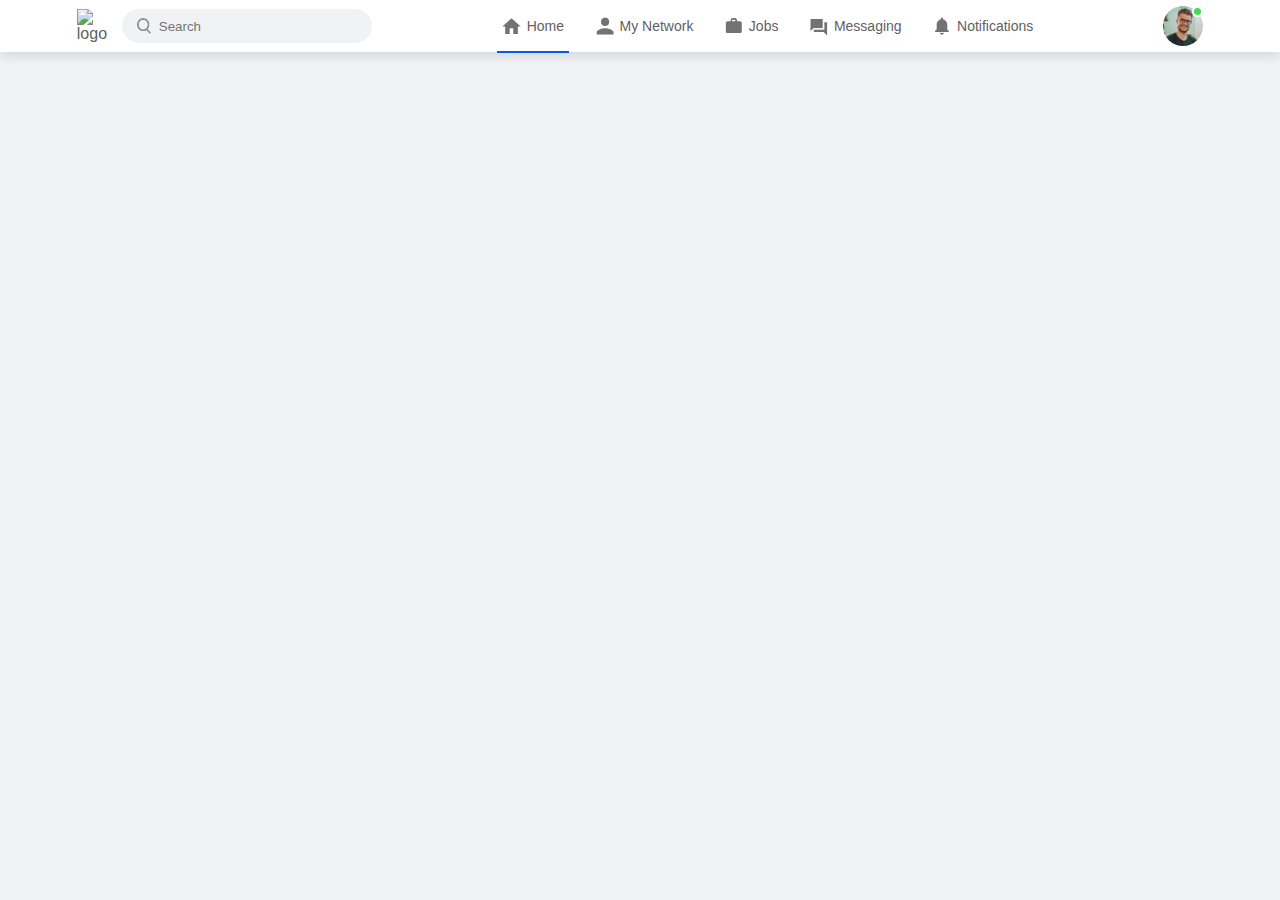
==== profile.html @ f983a948 "Finished setting up the homepage" ====
<!DOCTYPE html>
<html lang="en">
<head>
    <meta charset="UTF-8">
    <meta name="viewport" content="width=device-width, initial-scale=1.0">
    <title>LinkedIn Page</title>
    <link rel="stylesheet" href="styles.css">
</head>
<body>
    <nav class="navbar">
        <div class="navbar-left">
            <a href="index.html" class="logo"><img src="images/logo.png" alt="logo"></a>

<div class="search-box">
    <img src="Images/search.png" >
    <input type="text" placeholder="Search">
</div>

        </div>
        <div class="navbar-center">
            <ul>
                <li>
                    <a href="#" class="active-link"><img src="Images/home.png" ><span>Home</span></a>
                </li>
                <li>
                    <a href="#"><img src="Images/network.png" ><span>My Network</span></a>
                </li>
                <li>
                    <a href="#"><img src="Images/jobs.png" ><span>Jobs</span></a>
                </li>
                <li>
                    <a href="#"><img src="Images/message.png" ><span>Messaging</span></a>
                </li>
                <li>
                    <a href="#"><img src="Images/notification.png" ><span>Notifications</span></a>
                </li>
            </ul>
        </div>
        <div class="navbar-right">
            <div class="online">
                <img src="Images/user-1.png" class="nav-profile-img" onclick="toggleMenu()">
            </div>
           
        </div>
        <!------profile-drop-down-menu------------>

<div class="profile-menu-wrap" id="profileMenu">
    <div class="profile-menu">
        <div class="user-info">
            <img src="Images/user-1.png" alt="">
            <div>
                <h3>Naomi Joseph</h3>
                    <a href="#">See your profile</a>


            </div>
        </div>
        <hr>
        <a href="#" class="profile-menu-link">
            <img src="Images/feedback.png" alt="">
            <p>Give Feedback</p>
            <span>></span>
        </a>
        <a href="#" class="profile-menu-link">
            <img src="Images/setting.png" alt="">
            <p>Settings & Privacy</p>
            <span>></span>
        </a>
        <a href="#" class="profile-menu-link">
            <img src="Images/help.png" alt="">
            <p>Help & Support</p>
            <span>></span>
        </a>
        <a href="#" class="profile-menu-link">
            <img src="Images/display.png" alt="">
            <p>Display & Accessibilty</p>
            <span>></span>
        </a>
        <a href="#" class="profile-menu-link">
            <img src="Images/logout.png" alt="">
            <p>Log out</p>
            <span>></span>
        </a>
    </div>
</div>

    </nav>

    <!-------- navbar close--------->




<script>
    
let profileMenu = document.getElementById("profileMenu");

function toggleMenu(){
profileMenu.classList.toggle("open-menu");
}

</script>

</body>
</html>
---- styles.css ----
*{
    margin: 0;
    padding: 0;
    font-family: 'poppins', sans-serif;
    box-sizing: border-box;
}
body{
    background: #f0f2f5;
    color: #5f5f5f;
}
a{
    text-decoration: none;
    color: #5f5f5f;
}
.navbar{
    display: flex;
    align-items: center;
    justify-content: space-between;
    background: #fff;
    padding: 6px 6%;
    position: sticky;
    top: 0;
    z-index: 100;
    box-shadow: 0 5px 10px rgba(0, 0, 0, 0.1);

}
.logo img{
    width: 30px;
    margin-right:15px;
    display: block;
}
.navbar-center ul li{
    display: inline-block;
    list-style: none;
}
.navbar-center ul li a{
    display: flex;
    align-items: center;
    font-size: 14px;
    margin: 5px 8px;
    padding-right: 5px;
    position: relative;
}
.navbar-center ul li a img{
    width: 30px;
}  

.navbar-center ul li a::after{
    content: '';
    width:0;
    height: 2px;
    background: #045be6;
    position: absolute;
    bottom: -12px;
   
}
.navbar-center ul li a:hover::after,
.navbar-center ul li a.active-link::after
{
    width: 100%;
    transition: 0.3s;
}
   .nav-profile-img{
    width: 40px;
    border-radius: 50%;
    display: block;
    cursor: pointer;
    position: relative;
   }
   .online{
    position: relative;
   }
   .online::after{
    content: '' ;
    width: 7px;
    height: 7px;
    border: 2px solid #fff;
    border-radius: 50%;
    right: 0px;
    top: 0px;
    background: #41db51;
    position: absolute;

}
.search-box{
    background: #f0f2f5;
    width: 250px;
    border-radius: 20px;
    display: flex;
    align-items: center;
    padding: 0 15px;
}
.navbar-left{
    display: flex;
    text-align: center;
}
.search-box img{
    width: 14px;

}
.search-box input{
    width: 100%;
    background: transparent;
    padding: 8px;
    outline: none;
    border: 0;
}
  /*-------- navbar end-------*/

  .container{
    padding: 20px 6%;
    display: flex;
    flex-wrap: wrap;
    justify-content: space-between;
  }
  /*-----left-sidebar---*/
  .left-sidebar{
    flex-basis: 25%;
    align-self: flex-start;
    position: sticky;
    top: 73px;
  }

  .sidebar-profile-box{
    background: white;

  }
  .sidebar-profile-info{
    padding: 0 25px;

  }
  .sidebar-profile-info img{
    width: 90px;
    border-radius:50%;
    background: white;
    padding: 4px;
    margin-top: -45px;
  }
  .sidebar-profile-info h1{
    font-size: 20px;
    font-weight: 600;
    color: #222;
  }
  .sidebar-profile-info h3{
    font-size: 24px;
    font-weight: 500;
    color: #777;
  }
  .sidebar-profile-info ul{
    list-style: none;
    margin: 20px 0;
  }
  .sidebar-profile-info ul li{
    width: 100%;
    margin: 5px 0;
    font-size: 13px;
  }
  .sidebar-profile-info ul li span{
    float: right;
    color: #045be6;
  }

  .sidebar-profile-link{
    display: flex;
    align-items: center;
    border-top: 1px solid #ccc;
  }

  .sidebar-profile-link a{
    flex-basis: 50%;
    display: flex;
    align-items: center;
    justify-content: center;
    padding: 15px 0;
    font-size: 13px;
    border-left: 1px solid #ccc;
  }
  .sidebar-profile-link a:first-child{
    border-left: 0;
  }
  .sidebar-profile-link a img{
    width: 20px;
    margin-right:20px ;
  }
  .sidebar-activity{
    background: white;
    padding: 5px 25px;
    margin: 12px 0;
  }
  .sidebar-activity h3{
    color: #777;
    font-size: 14px;
    font-weight: 500;
    margin: 20px 0 10px;
  }
  .sidebar-activity a{
    display: flex;
    align-items: center;
    font-size: 12px;
    font-weight: 500;
    color:#888;
    margin: 3px 0;
  }
  .sidebar-activity a img{
    width: 20PX;
    margin-right: 10px;
  }
  .discover-more-link{
    border-top: 1px solid #ccc;
    text-align: center;
    margin-top: 25px;
    margin-left: -25px;
    margin-right: -25px;
  }
  .discover-more-link a{
    color: #045be6;
    display: inline-block;
    margin: 10px 0;
  }

  /*------ right-sidebar-------*/


  .right-sidebar{
    flex-basis: 25%;
    align-self: flex-start;
    position: sticky;
    top: 73px;
  }
  .sidebar-news{
background: white;
padding: 10px 25px;
  }
.info-icon{
  width: 15px;
  float: right;
  margin-top: 15px;
}
.sidebar-news h3{
  font-size: 18px;
  font-weight: 600;
  color: #333;
  margin: 10px 0 30px;
}
.sidebar-news a{
  display: block;
  font-size: 12px;
  font-weight: 600;
  margin-top: 10px;
  margin-bottom: -4px;
}
.sidebar-news span{
  font-size: 12px;
}
.sidebar-news .read-more-link{
  color: #045be6;
  font-weight: 500;
  margin: 20px 0 10px;
}
.sidebar-ad{
  background: white;
  padding: 15px 25px;
  text-align: center;
  margin: 12px 0;
  font-size: 12px;
}
.sidebar-ad img{
  width: 60px;
  border-radius: 50%;
  margin: 4px;
}
.sidebar-ad small{
  float: right;
  font-weight: 500;
}
.sidebar-ad p{
  margin-top: 30px;
  margin-bottom: 10px;
}
.sidebar-ad b{
  display: block;
  font-weight: 500;
  margin-top: 10px;
}
.ad-link{
  display: inline-block;
  border: 1px solid #045be6;
  border-radius: 30px;
  padding: 5px 15px;
  color: #045be6;
  font-weight: 500;
  margin: 20px auto 10px;
}
.sidebar-useful-links{
  padding: 15px 25px;
  text-align: center;

}
.sidebar-useful-links a{
  display: inline-block;
  font-size: 14px;
  margin: 4px 20px;
}
copyright-msg{
  display: flex;
  align-items: center;
  justify-content: center;
  font-size: 12px;
  margin-top: 10px;
  font-weight: 500;
}
.copyright-msg img{
  width: 18px;
  margin-right: 4px;
}


  .main-content{
    flex-basis:47%;

    }
    .create-post{
      background: #fff;
    }
    .create-post-input{
      padding: 20px 25px 10px;
      display: flex;
      align-items: flex-start;

    }
    .create-post-input img{
      width: 35px;
      border-radius: 50%;
      margin-right: 10px;
    }
    .create-post-input textarea{
      width: 100%;
      border: 0;
      outline: 0;
      resize: none;
      background: transparent;
      margin-top: 8px;
    }
    ::placeholder{
      font-weight: 500;
    }
  
    .create-post-link{
      display: flex;
      align-items: flex-start;
    }
    .create-post-link li{
      list-style: none;
      border-top: 1px solid white;
      border-right: 1px solid #ccc;
      flex-basis: 25%;
      height: 40px;
      font-size: 13px;
      display: flex;
      align-items: center;
      justify-content: center;
      cursor: pointer;
    }
    .create-post-link li img{
      width: 15px;
      margin-right: 5px;
    }
    .create-post-link li:last-child{
      background: #045be6;
      color: #fff;
      border-top: 0;
      border-right: 0;
    }
    .sort-by{
      display: flex;
      align-items: center;
      margin: 10px 0;
    }
    .sort-by hr{
      flex: 1;
      border: 0;
      height: 1px;
      background: #fff;
    }
    .sort-by p span{
     font-weight: 600;
     cursor: pointer;
    }
  .sort-by p span img{
      width: 12px;
      margin-left: 3px;
    }
   .post{
    background: #fff;
    padding: 20px 25px 5px ;
    margin: 5px 0 15px;
   }
.post-author{
  display: flex;
  align-items: flex-start;
  margin-bottom: 20px;
}
.post-author img{
  width: 35px;
  border-radius: 50%;
  margin-right: 10px;
  margin-top: 5px;
}
.post-author h1{
  font-size: 18px;
  font-weight: 600;
  color: #333;
}
.post-author small{
  display: flex;
margin-bottom: -2px;
}
.post p{
  font-size: 14px;
  margin-bottom: 15px;
}
   .post-stats{
    display: flex;
    flex-wrap: wrap;
    align-items: center;
    justify-content: space-between;
    font-size: 12px;
    border-bottom: 1px solid #ccc;
    padding-bottom: 6px;
   }
   .post-stats div{
    display: flex;
    align-items: center;
   }
   .post-stats img{
    width: 15px;
    margin-right: -5px;
   }
   .liked-user{
    margin-left: 10px;
   }
   .post-activity{
    display: flex;
    align-items: center;
    justify-content: space-between;
    padding: 10px 0;
    font-size: 14px;
    font-weight: 500;
   }
   .post-activity div{
    display: flex;
    align-items: center;

   }
   .post-activity-user-icon{
    width: 22px;
    border-radius: 50%;
   }
   .post-activity-arrow-icon{
    width: 12px;
    margin-left: 5px;
   }
   .post-activity-link img{
width: 18px;
margin-right: 5px;
   }

   /*------profile-drop-down-menu-----*/
.profile-menu-wrap{
  position: absolute;
  top: 100%;
  right: 5%;
  width: 320px;
  max-height: 0;
  overflow: hidden;
  transition: max-height 0.5s;
}
.profile-menu-wrap.open-menu{
  max-height: 400px;
}
.profile-menu{
  background: black;
  color: #fff;
  padding: 20px;
  margin: 10px;
}
.user-info{
  display: flex;
  align-items: center;
}
.user-info img{
  width: 50px;
  border-radius: 50%;
  margin-right: 15px;
}
.user-info h3{
  font-weight: 500;
  margin-bottom: -7px;
}
.user-info a{
color: #c9c9c9;
font-size: 13px;
}
.profile-menu hr{
  border: 0;
  height: 1px;
  width: 100%;
  background: white;
  margin: 15px 0 10px ;
}
.profile-menu-link{
  display: flex;
  align-items: center;
  color: #fff;
  margin: 12px 0;
  font-size: 14px;
}

.profile-menu-link p{
  width: 100%;
}
.profile-menu-link img{
width: 35px;
border-radius: 50%;
margin-right: 15px;
}
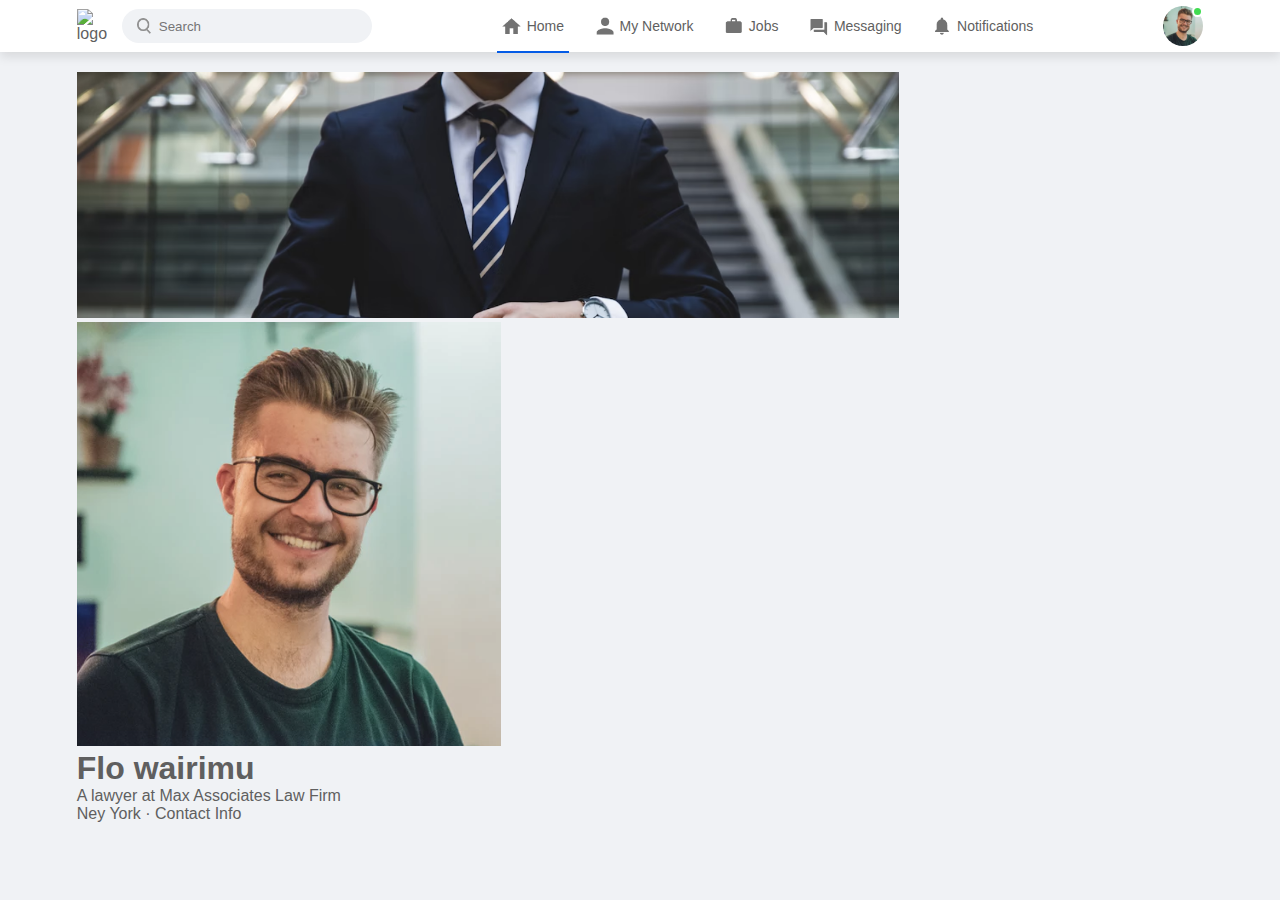
==== commit f578e1e5: "Updated the profile page" ====
--- a/profile.html
+++ b/profile.html
@@ -88,7 +88,23 @@
 
     <!-------- navbar close--------->
 
+<div class="container">
+    <div class="profile-main">
+        <div class="profile-container">
+            <img src="Images/cover-pic.png" width="100%">
+            <div class="profile-container-inner">
+                <img src="Images/user-1.png" class="profile-pic">
+                <h1>Flo wairimu</h1>
+                <p>A lawyer at Max Associates Law Firm</p>
+                <p>Ney York &middot; <a href="#">Contact Info</a></p>
 
+            </div>
+        </div>
+    </div>
+
+
+    <div class="profile-sidebar"></div>
+</div>
 
 
 <script>
--- a/styles.css
+++ b/styles.css
@@ -523,4 +523,16 @@
 width: 35px;
 border-radius: 50%;
 margin-right: 15px;
+}
+
+/*--------profile-page------*/
+
+.profile-main{
+width: 73%;
+}
+.profile-sidebar{
+  flex-basis: 25%;
+  align-self: flex-start;
+  position: sticky;
+  top: 73%;
 }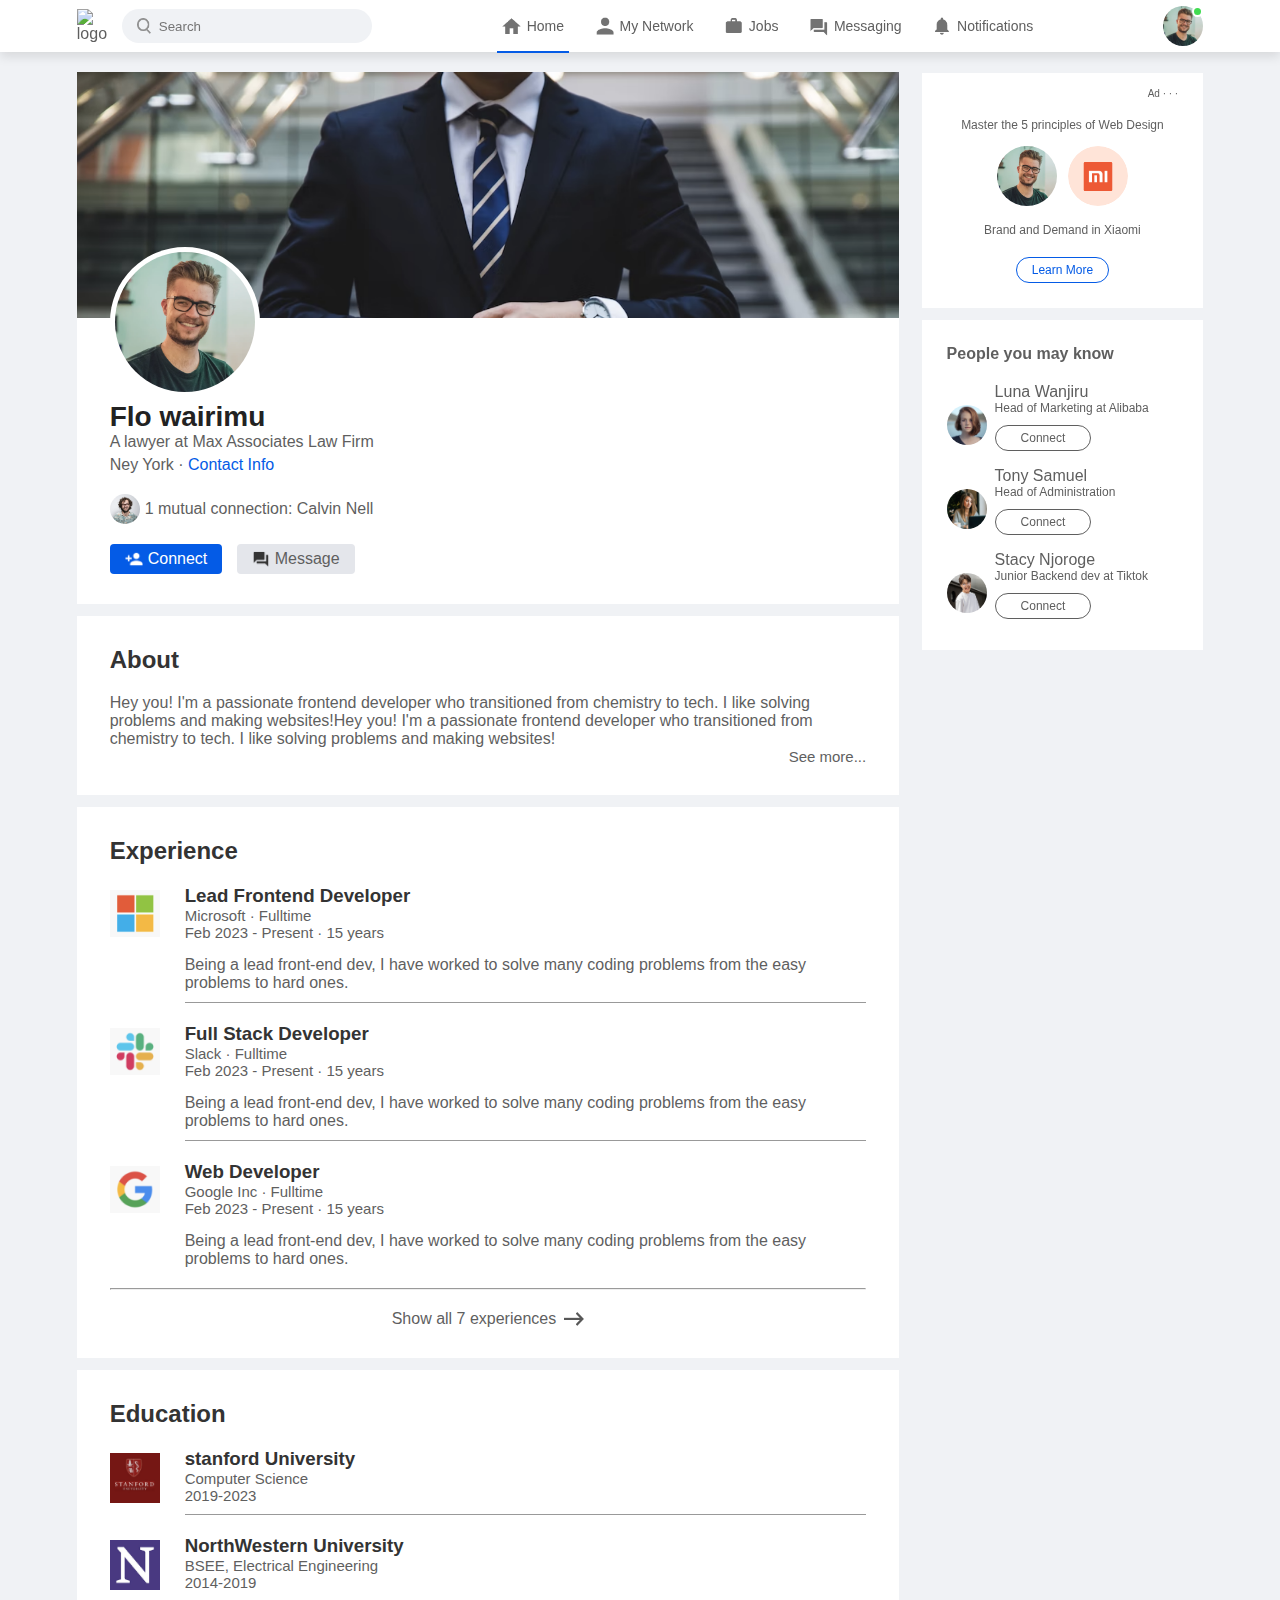
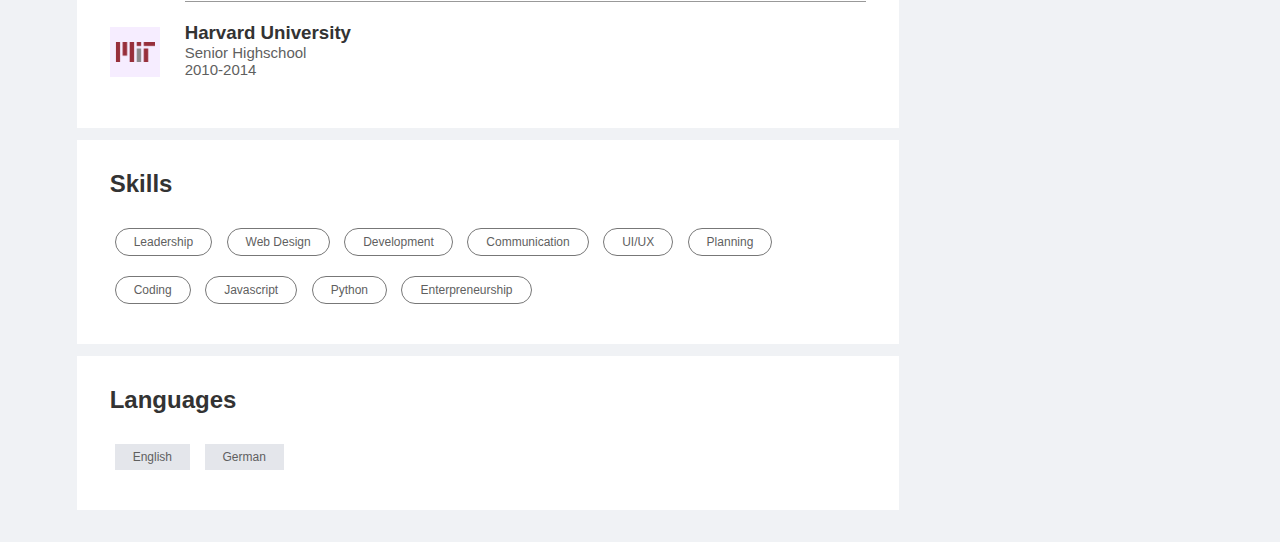
==== commit 20bda69e: "Added the right sidebar ff profile page" ====
--- a/profile.html
+++ b/profile.html
@@ -95,16 +95,176 @@
             <div class="profile-container-inner">
                 <img src="Images/user-1.png" class="profile-pic">
                 <h1>Flo wairimu</h1>
-                <p>A lawyer at Max Associates Law Firm</p>
+                <b>A lawyer at Max Associates Law Firm</b>
+                
                 <p>Ney York &middot; <a href="#">Contact Info</a></p>
-
-            </div>
+                <div class="mutual-connection">
+                    <img src="Images/user-2.png" alt="">
+                    <span>1 mutual connection: Calvin Nell</span>
+                </div>
+<div class="profile-btn">
+    <a href="#" class="primary-btn"><img src="Images/connect.png" alt="">Connect</a>
+    <a href="#"><img src="Images/chat.png" alt="">Message</a>
+</div>
+            </div>
+        </div>
+
+<div class="profile-description">
+    <h2>About</h2>
+    <p>Hey you! I'm a passionate frontend developer who transitioned from chemistry to tech. I like solving problems and making websites!Hey you! I'm a passionate frontend developer who transitioned from chemistry to tech. I like solving problems and making websites!</p>
+<a href="#" class="see-more-link">See more...</a>
+</div>
+
+<div class="profile-description">
+    <h2>Experience</h2>
+    <div class="profile-desc-row">
+        <img src="Images/microsoft.png" alt="">
+        <div>
+            <h3>Lead Frontend Developer</h3>
+            <b>Microsoft &middot; Fulltime</b>
+            <b>Feb 2023 - Present &middot; 15 years </b>
+            <p>Being a lead front-end dev, I have worked to solve many coding problems from the easy problems to hard ones. </p>
+            <hr>
+         
         </div>
     </div>
-
-
-    <div class="profile-sidebar"></div>
-</div>
+          
+              
+                <div class="profile-desc-row">
+                    <img src="Images/slack.png" alt="">
+                    <div>
+                        <h3>Full Stack Developer</h3>
+                        <b>Slack &middot; Fulltime</b>
+                        <b>Feb 2023 - Present &middot; 15 years </b>
+                        <p>Being a lead front-end dev, I have worked to solve many coding problems from the easy problems to hard ones. </p>
+                        <hr>
+                    </div>
+                </div>
+                        
+                       
+                           
+                            <div class="profile-desc-row">
+                                <img src="Images/google.png" alt="">
+                                <div>
+                                    <h3>Web Developer</h3>
+                                    <b>Google Inc &middot; Fulltime</b>
+                                    <b>Feb 2023 - Present &middot; 15 years </b>
+                                    <p>Being a lead front-end dev, I have worked to solve many coding problems from the easy problems to hard ones. </p>
+                                    
+            </div>
+                                </div>
+                                <hr>
+                                <a href="#" class="experience-link">Show all 7 experiences <img src="Images/right-arrow.png" alt=""></a>
+                            </div>
+                                  
+           
+            <div class="profile-description">
+                <h2>Education</h2>
+                <div class="profile-desc-row">
+                    <img src="Images/stanford.png" alt="">
+                    <div>
+                        <h3>stanford University </h3>
+                        <b> Computer Science</b>
+                        <b>2019-2023</b>
+                        <hr>
+                    </div>
+                </div>
+
+                <div class="profile-desc-row">
+                    <img src="Images/north.png" alt="">
+                    <div>
+                        <h3>NorthWestern University </h3>
+                        <b>BSEE, Electrical Engineering</b>
+                        <b>2014-2019</b>
+                        <hr>
+                    </div>
+                </div>
+                <div class="profile-desc-row">
+                    <img src="Images/mit.png" alt="">
+                    <div>
+                        <h3>Harvard University </h3>
+                        <b>Senior Highschool</b>
+                        <b>2010-2014</b>
+                       
+                    </div>
+                </div>
+              
+            </div>
+
+            <div class="profile-description">
+                <h2>Skills</h2>
+                <a href="#" class="skills-btn">Leadership</a>
+                <a href="#" class="skills-btn">Web Design</a>
+                <a href="#" class="skills-btn">Development</a>
+                <a href="#" class="skills-btn">Communication</a>
+                <a href="#" class="skills-btn">UI/UX</a>
+                <a href="#" class="skills-btn">Planning</a>
+                <a href="#" class="skills-btn">Coding</a>
+                <a href="#" class="skills-btn">Javascript</a>
+                <a href="#" class="skills-btn">Python</a>
+                <a href="#" class="skills-btn">Enterpreneurship</a>
+            </div>
+
+            <div class="profile-description">
+                <h2>Languages</h2>
+                <a href="#" class="language-btn">English</a>
+                <a href="#" class="language-btn">German</a>
+            </div>
+                        
+        </div>
+    
+
+    
+
+<!----profile-sidebar---------->
+    <div class="profile-sidebar">
+
+        <div class="sidebar-ad">
+            <small>Ad &middot; &middot; &middot;</small>
+            <p>Master the 5 principles of Web Design</p>
+            <div>
+                <img src="Images/user-1.png" >
+                <img src="Images/mi-logo.png" >
+            </div>
+            <b>Brand and Demand in Xiaomi</b>
+            <a href="#" class="ad-link">Learn More</a>
+        </div>
+
+        <div class="sidebar-people">
+            <h3>People you may know</h3>
+            <div class="sidebar-people-row">
+                <img src="Images/user-3.png" alt="">
+                <div>
+                    <h2>Luna Wanjiru</h2>
+                    <p>Head of Marketing at Alibaba</p>
+                    <a href="#">Connect</a>
+                </div>
+            </div>
+
+            <div class="sidebar-people-row">
+                <img src="Images/user-4.png" alt="">
+                <div>
+                    <h2>Tony Samuel</h2>
+                    <p>Head of Administration</p>
+                    <a href="#">Connect</a>
+                </div>
+            </div>
+            <div class="sidebar-people-row">
+                <img src="Images/user-5.png" alt="">
+                <div>
+                    <h2>Stacy Njoroge</h2>
+                    <p>Junior Backend dev at Tiktok</p>
+                    <a href="#">Connect</a>
+                </div>
+            </div>
+        </div>
+
+    </div>
+
+</div>
+
+
+
 
 
 <script>
--- a/styles.css
+++ b/styles.css
@@ -534,5 +534,180 @@
   flex-basis: 25%;
   align-self: flex-start;
   position: sticky;
-  top: 73%;
+  top: 73px;
+}
+.profile-container{
+  background: white;
+
+}
+.profile-container-inner{
+  padding: 0 4% 10px;
+
+}
+.profile-pic{
+  width: 150px;
+  border-radius: 50%;
+  margin-top: -75px;
+  padding:5px;
+  background: white;
+}
+.profile-container h1{
+  font-size: 28px;
+  font-weight: 600;
+  color: #222;
+}
+.profile-container b{
+  font-weight: 500;
+}
+.profile-container p{
+  margin-top: 5px;
+}
+.profile-container p a{
+  color: #045be6;
+  font-weight: 500;
+}
+.mutual-connection{
+  display: flex;
+  align-items: center;
+  margin: 20px 0;
+}
+.mutual-connection img{
+  width: 30px;
+  border-radius: 50%;
+  margin-right: 5px;
+}
+.profile-btn{
+  margin: 20px 0;
+}
+.profile-btn a{
+  display: inline-flex;
+  align-items: center;
+  background: #e4e6eb;
+  padding: 6px 15px;
+  border-radius: 4px;
+  margin-right: 10px;
+}
+.profile-btn a img{
+  width: 18px;
+  margin-right: 5px;
+}
+.profile-btn .primary-btn {
+  background: #045be6;
+  color: white;
+}
+.profile-description{
+  background: white;
+  padding: 20px 4% 30px;
+  margin: 12px 0;
+}
+.profile-description h2{
+  color: #333;
+  margin: 10px 0 20px;
+  font-weight: 600;
+}
+.see-more-link{
+  display: block;
+  text-align: right;
+  font-size: 15px
+}
+.profile-desc-row{
+  display: flex;
+  align-items: flex-start;
+  margin: 20px 0;
+}
+.profile-desc-row img{
+  width: 50px;
+  margin-right: 25px;
+  margin-top: 5px;
+}
+.profile-desc-row div{
+  width: 100%;
+}
+.profile-desc-row h3{
+  font: size 18px; 
+  font-weight: 600;
+  color: #333;
+}
+.profile-desc-row b{
+  display: block;
+  font-weight: 500;
+  font-size: 15px;
+ 
+}
+.profile-desc-row p{
+    margin-top: 15px;
+
+}
+.profile-desc-row hr{
+    border: 0;
+    border-bottom: 1px solid #999;
+    margin-top: 10px;
+} 
+.experience-link{
+  display: flex;
+  align-items: center;
+  justify-content: center;
+  padding-top: 20px;
+  font-weight: 500;
+}
+.experience-link img{
+  width: 20px;
+  margin-left: 8px;
+}
+.skills-btn{
+  display: inline-block;
+  margin: 10px 5px;
+  padding: 6px 18px;
+  border: 1px solid #777;
+  border-radius: 30px;
+  font-size: 12px;
+  font-weight: 500;
+}
+.language-btn{
+  display: inline-block;
+  margin: 10px 5px;
+  padding: 6px 18px;
+  background:#e4e6eb;
+  font-size: 12px;
+  font-weight: 500;
+
+}
+
+/*-----profile-right-sidebar------*/
+.profile-sidebar .sidebar-ad{
+  margin: 0;
+}
+.sidebar-people{
+  background: white;
+  padding: 15px 25px;
+  margin: 12px 0;
+  font-size: 12px;
+}
+.sidebar-people h3{
+  font-size: 16px;
+  font-weight: 600;
+  margin: 10px 0 20px;
+}
+.sidebar-people-row {
+  display: flex;
+  align-items: center;
+  margin: 6px 0;
+}
+.sidebar-people-row img{
+  width: 40px;
+  border-radius: 50%;
+  margin-right: 8px;
+  margin-top: 5px;
+}
+.sidebar-people-row h2{
+  font-weight: 500;
+  font-size: 16px;
+}
+.sidebar-people-row a{
+display: inline-block;
+margin: 10px 0;
+padding: 5px 25px;
+border: 1px solid #5f5f5f;
+border-radius: 30px;
+font-weight: 500;
 }